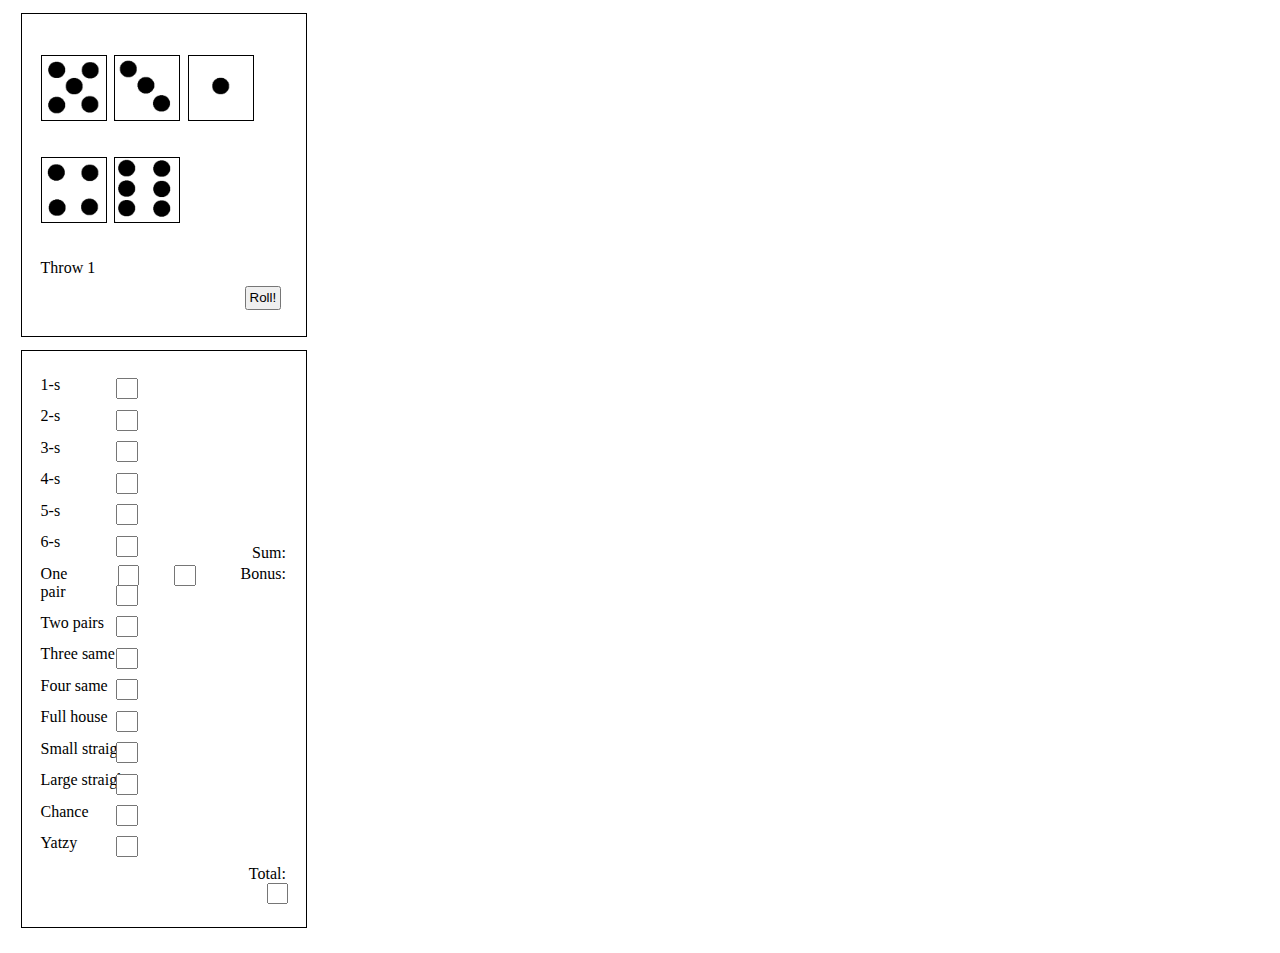
==== src/index.html @ 1cbfc585 "glemte at pushe holds" ====
<!DOCTYPE html>
<html lang="en">
<head>
    <meta charset="UTF-8">
    <title>Yatzy</title>
    <script src="yatzy.js" type="text/javascript"></script>
    <script src="https://ajax.aspnetcdn.com/ajax/jQuery/jquery-3.3.1.min.js"></script>
    <script src="GUI.js" type="text/javascript"></script>
    <link rel="stylesheet" type="text/css" href="style.css">
</head>
<body>

<div class="dicegroup">
    <p class="die unlocked" id="1"><img src="../images/five.png"></p>
    <p class="die unlocked" id="2"><img src="../images/three.png"></p>
    <p class="die unlocked" id="3"><img src="../images/one.png"></p>
    <p class="die unlocked" id="4"><img src="../images/four.png"></p>
    <p class="die unlocked" id="5"><img src="../images/six.png"></p>
    <br>
    <p>Throw 1</p>
    <br>
    <button class="roll" value="Roll!" >Roll!</button>
</div>

<div id="results">
    <p class="labels">1-s</p>
    <input type="text" class="results" readonly><br>
    <p class="labels">2-s</p>
    <input type="text" class="results" readonly><br>
    <p class="labels">3-s</p>
    <input type="text" class="results" readonly><br>
    <p class="labels">4-s</p>
    <input type="text" class="results" readonly><br>
    <p class="labels">5-s</p>
    <input type="text" class="results" readonly><br>
    <p class="labels">6-s</p>
    <input type="text" class="results" readonly>
    <p class="labels right">Sum:</p>
    <p class="labels right">Bonus:</p><br>

    <input type="text" id="sumField" class="right input" readonly>

    <input type="text" id="bonusField" class="right input" readonly>

    <p class="labels">One pair</p>
    <input type="text" class="results" readonly><br>
    <p class="labels">Two pairs</p>
    <input type="text" class="results" readonly><br>
    <p class="labels">Three same</p>
    <input type="text" class="results" readonly><br>
    <p class="labels">Four same</p>
    <input type="text" class="results" readonly><br>
    <p class="labels">Full house</p>
    <input type="text" class="results" readonly><br>
    <p class="labels">Small straight</p>
    <input type="text" class="results" readonly><br>
    <p class="labels">Large straight</p>
    <input type="text" class="results" readonly><br>
    <p class="labels">Chance</p>
    <input type="text" class="results" readonly><br>
    <p class="labels">Yatzy</p>
    <input type="text" class="results" readonly><br>
    <p class="labels right">Total:</p><br>
    <input type="text" id="totalField" class="right input" readonly><br>







</div>
</body>
</html>
---- src/style.css ----
.die{
    display: inline-block;
    padding-right: 1.5%;

}
.die img{
    width: 64px;
    height: 64px;
    border: 1px solid black;
}
.roll{
    display: inline-block;
    float: right;
    padding: 1% 1% 1% 1%;
    margin: -10% 5% 0px 0px;

}
.dicegroup{
    padding: 2% 1% 2% 1.5%;
    border: 1px solid black;
    width: 20%;
    margin: 1% 1% 1% 1%;
}

#results{
    margin: 1% 1% 2% 1%;
    padding: 2% 1% 2% 1.5%;
    border: 1px solid black;
    width: 20%;
}

.labels{

    margin: 0% -1% -3% 0%;
    padding: -10% -1% -1% -1%;

}
.right{

    /*display: inline;*/
   /*text-align: right;*/
    float: right;
    padding-left: 40px;
    padding-right: 10px;

}



.input, .results{
    padding: 1px 1px 1px 1px;
    width: 6%;
    text-align: center;
    display: inline-block;
}

.input{
    float: right;
    margin-left: 12%;
    margin-right: 2%;
}

.results{
    margin-left: 30%;
    position: relative;
    top: -8px;

}

.held{
    background-color: red;

}
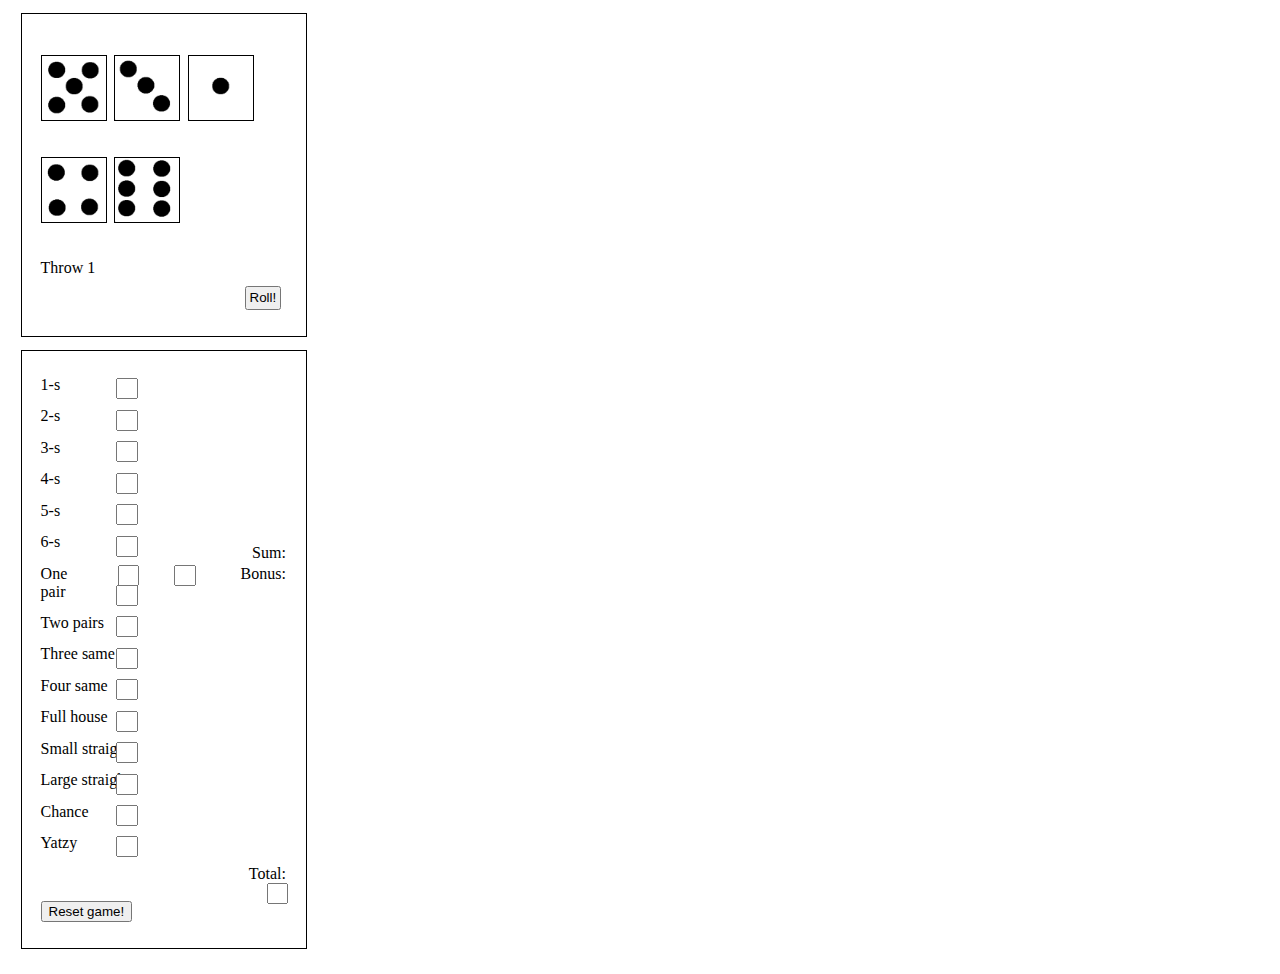
==== commit 9bfd41cc: "fixed mappeopsætning" ====
--- a/src/index.html
+++ b/src/index.html
@@ -11,11 +11,11 @@
 <body>
 
 <div class="dicegroup">
-    <p class="die unlocked" id="1"><img src="../images/five.png"></p>
-    <p class="die unlocked" id="2"><img src="../images/three.png"></p>
-    <p class="die unlocked" id="3"><img src="../images/one.png"></p>
-    <p class="die unlocked" id="4"><img src="../images/four.png"></p>
-    <p class="die unlocked" id="5"><img src="../images/six.png"></p>
+    <p class="die unlocked" id="1"><img src="images/five.png"></p>
+    <p class="die unlocked" id="2"><img src="images/three.png"></p>
+    <p class="die unlocked" id="3"><img src="images/one.png"></p>
+    <p class="die unlocked" id="4"><img src="images/four.png"></p>
+    <p class="die unlocked" id="5"><img src="images/six.png"></p>
     <br>
     <p>Throw 1</p>
     <br>
@@ -63,6 +63,7 @@
     <p class="labels right">Total:</p><br>
     <input type="text" id="totalField" class="right input" readonly><br>
 
+    <button class="resetBtn" value="Reset game!">Reset game!</button>
 
 
 
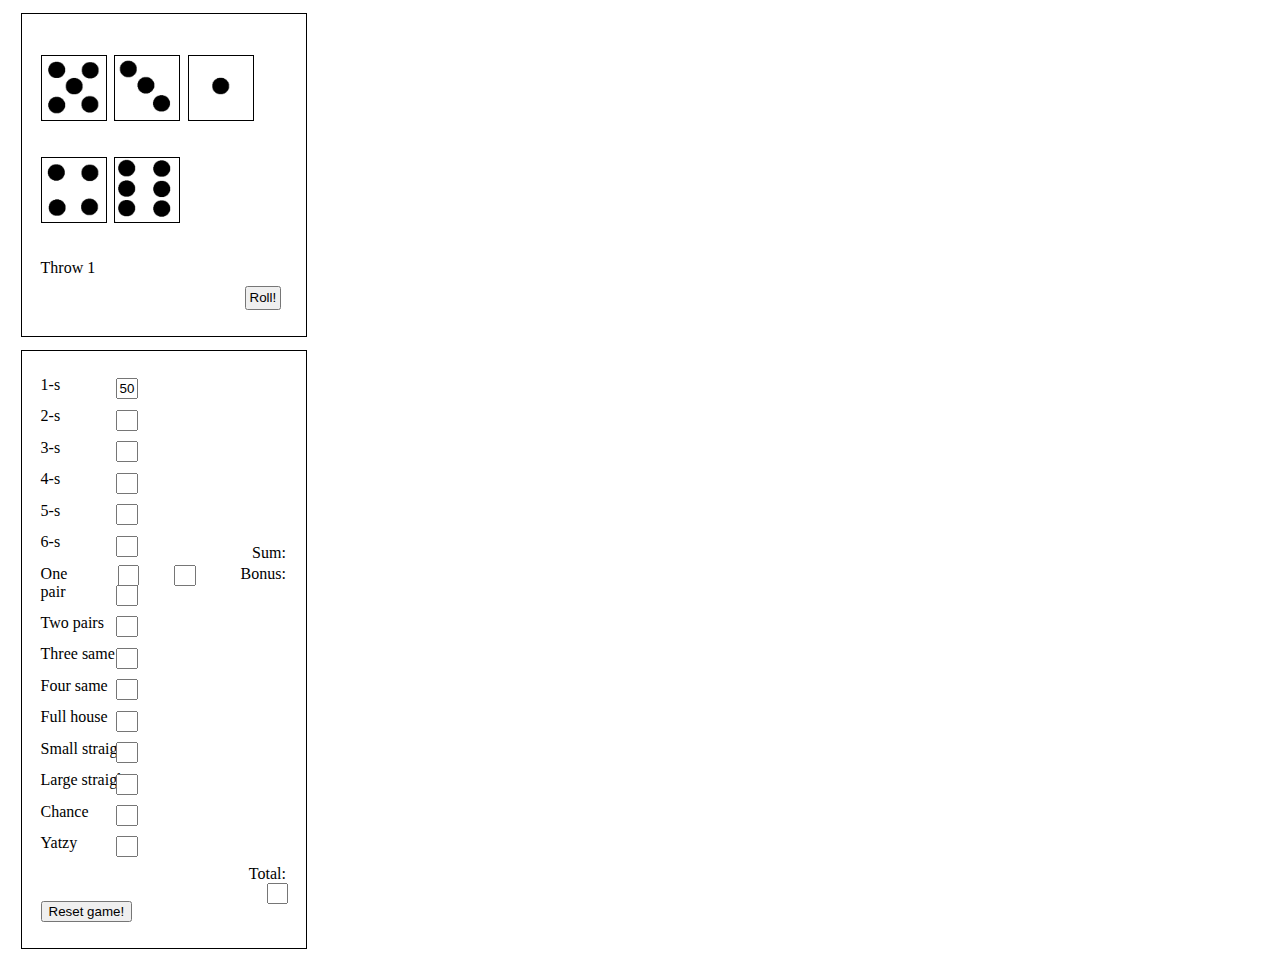
==== commit 62648382: "clear board + lås felter på click" ====
--- a/src/index.html
+++ b/src/index.html
@@ -17,14 +17,14 @@
     <p class="die unlocked" id="4"><img src="images/four.png"></p>
     <p class="die unlocked" id="5"><img src="images/six.png"></p>
     <br>
-    <p>Throw 1</p>
+    <p id="throw">Throw 1</p>
     <br>
     <button class="roll" value="Roll!" >Roll!</button>
 </div>
 
 <div id="results">
     <p class="labels">1-s</p>
-    <input type="text" class="results" readonly><br>
+    <input type="text" class="results" value="50" readonly><br>
     <p class="labels">2-s</p>
     <input type="text" class="results" readonly><br>
     <p class="labels">3-s</p>
--- a/src/style.css
+++ b/src/style.css
@@ -71,3 +71,7 @@
     background-color: red;
 
 }
+
+.locked{
+    background-color: gray;
+}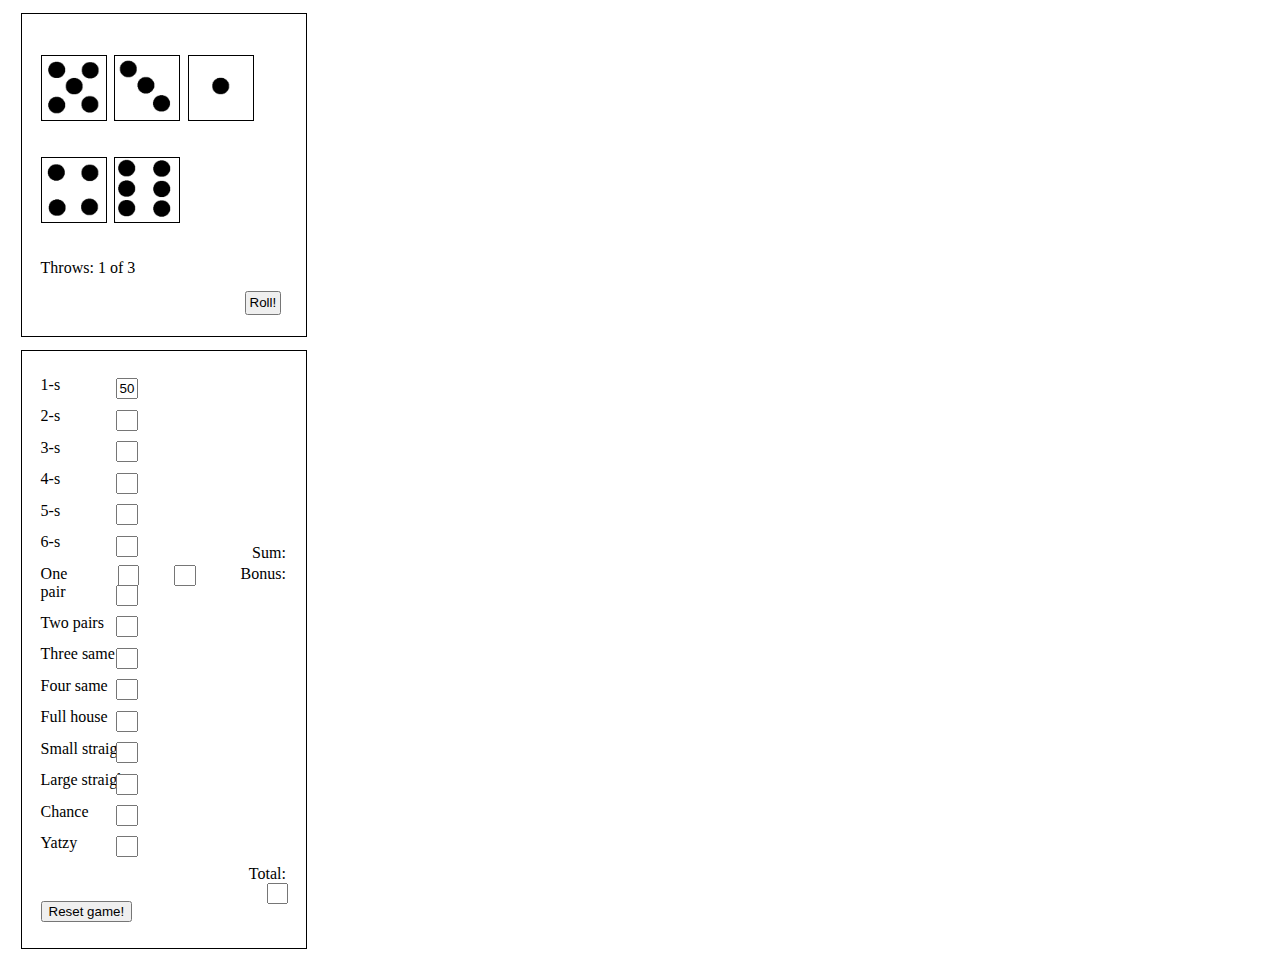
==== commit 47eaa203: "Yderligere funktionaliteter" ====
--- a/src/index.html
+++ b/src/index.html
@@ -11,13 +11,13 @@
 <body>
 
 <div class="dicegroup">
-    <p class="die unlocked" id="1"><img src="images/five.png"></p>
-    <p class="die unlocked" id="2"><img src="images/three.png"></p>
-    <p class="die unlocked" id="3"><img src="images/one.png"></p>
-    <p class="die unlocked" id="4"><img src="images/four.png"></p>
-    <p class="die unlocked" id="5"><img src="images/six.png"></p>
+    <p class="die" id="1"><img src="images/five.png"></p>
+    <p class="die" id="2"><img src="images/three.png"></p>
+    <p class="die" id="3"><img src="images/one.png"></p>
+    <p class="die" id="4"><img src="images/four.png"></p>
+    <p class="die" id="5"><img src="images/six.png"></p>
     <br>
-    <p id="throw">Throw 1</p>
+    <p id="throw">Throws: 1 of 3</p>
     <br>
     <button class="roll" value="Roll!" >Roll!</button>
 </div>
--- a/src/style.css
+++ b/src/style.css
@@ -1,20 +1,24 @@
 .die{
     display: inline-block;
     padding-right: 1.5%;
+}
 
-}
 .die img{
     width: 64px;
     height: 64px;
     border: 1px solid black;
 }
+
 .roll{
     display: inline-block;
     float: right;
     padding: 1% 1% 1% 1%;
-    margin: -10% 5% 0px 0px;
+    margin: -8% 5% 0px 0px;
 
 }
+/*
+dice-pane, øverste firkant
+ */
 .dicegroup{
     padding: 2% 1% 2% 1.5%;
     border: 1px solid black;
@@ -22,6 +26,9 @@
     margin: 1% 1% 1% 1%;
 }
 
+/*
+Results-pane, nederste firkant
+ */
 #results{
     margin: 1% 1% 2% 1%;
     padding: 2% 1% 2% 1.5%;
@@ -29,37 +36,47 @@
     width: 20%;
 }
 
+
+/*
+Labels til resultater
+ */
 .labels{
 
     margin: 0% -1% -3% 0%;
     padding: -10% -1% -1% -1%;
 
 }
+
+/*
+Elementer der skal hæftes til højre
+ */
 .right{
-
-    /*display: inline;*/
-   /*text-align: right;*/
     float: right;
     padding-left: 40px;
     padding-right: 10px;
-
 }
 
 
-
+/*
+result forms(textfields)
+ */
 .input, .results{
     padding: 1px 1px 1px 1px;
     width: 6%;
     text-align: center;
     display: inline-block;
 }
-
+/*
+alle textfields
+ */
 .input{
     float: right;
     margin-left: 12%;
     margin-right: 2%;
 }
-
+/*
+alle results
+ */
 .results{
     margin-left: 30%;
     position: relative;
@@ -67,11 +84,16 @@
 
 }
 
+/*
+En terning der er holdt
+ */
 .held{
     background-color: red;
 
 }
-
+/*
+Et result-field der er gemt
+ */
 .locked{
-    background-color: gray;
+    background-color: rgba(54, 25, 25, 0.2);
 }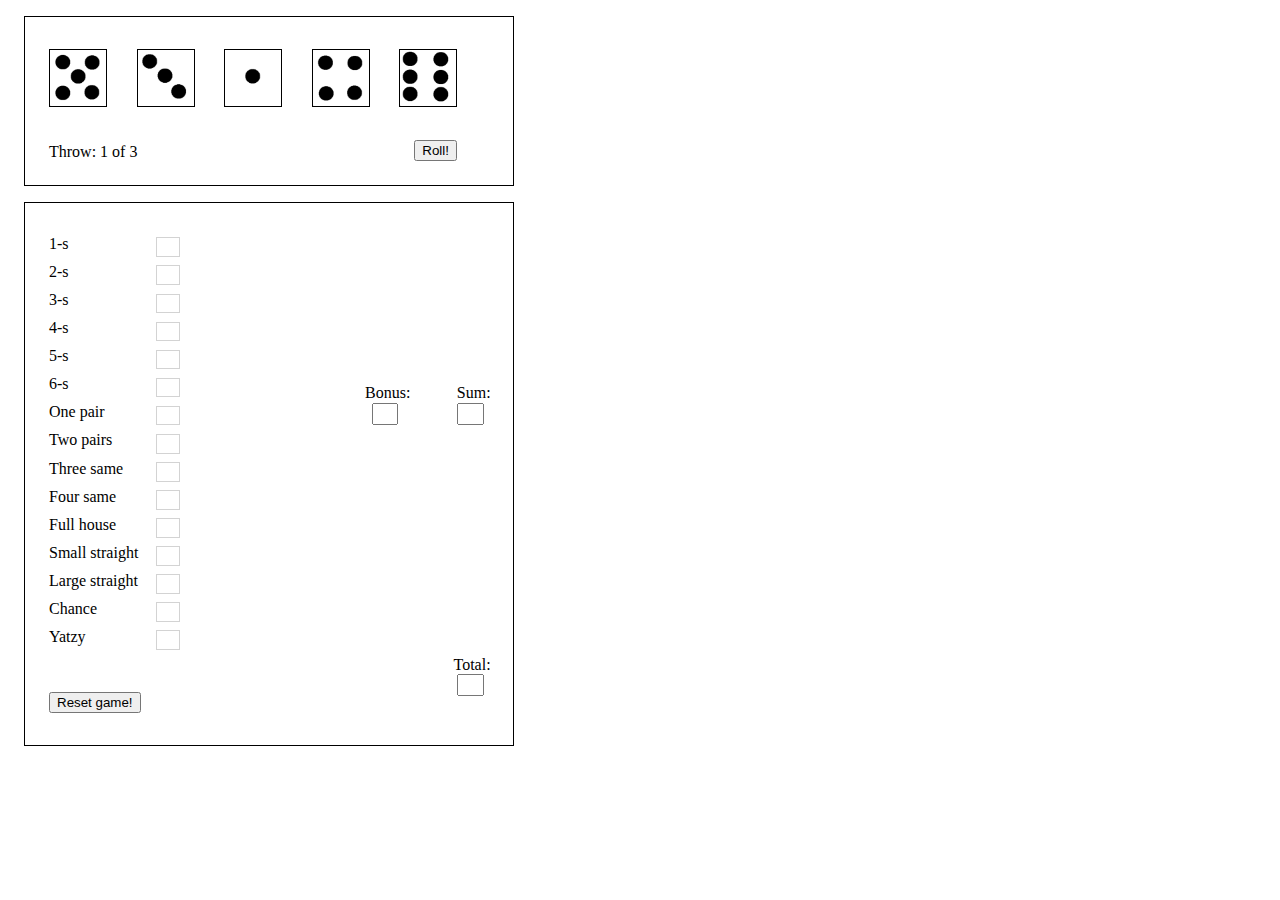
==== commit ff38d335: "Optimering" ====
--- a/src/index.html
+++ b/src/index.html
@@ -3,9 +3,9 @@
 <head>
     <meta charset="UTF-8">
     <title>Yatzy</title>
-    <script src="yatzy.js" type="text/javascript"></script>
     <script src="https://ajax.aspnetcdn.com/ajax/jQuery/jquery-3.3.1.min.js"></script>
     <script src="GUI.js" type="text/javascript"></script>
+    <script src="yatzy.js" type="text/javascript"></script>
     <link rel="stylesheet" type="text/css" href="style.css">
 </head>
 <body>
@@ -17,14 +17,14 @@
     <p class="die" id="4"><img src="images/four.png"></p>
     <p class="die" id="5"><img src="images/six.png"></p>
     <br>
-    <p id="throw">Throws: 1 of 3</p>
-    <br>
+    <p id="throw">Throw: 1 of 3</p>
+
     <button class="roll" value="Roll!" >Roll!</button>
 </div>
 
 <div id="results">
     <p class="labels">1-s</p>
-    <input type="text" class="results" value="50" readonly><br>
+    <input type="text" class="results" readonly><br>
     <p class="labels">2-s</p>
     <input type="text" class="results" readonly><br>
     <p class="labels">3-s</p>
@@ -69,7 +69,6 @@
 
 
 
-
 </div>
 </body>
 </html>--- a/src/style.css
+++ b/src/style.css
@@ -1,99 +1,118 @@
-.die{
-    display: inline-block;
-    padding-right: 1.5%;
+
+@media screen and (max-width: 400em){
+    /*
+dice-pane, øverste firkant
+*/
+    .dicegroup{
+        padding: 2em 1em 0.5em 1.5em;
+        border: 1px solid black;
+        width: 28em;
+        margin: 1em 1em 1em 1em;
+    }
+
+    /*
+    Results-pane, nederste firkant
+     */
+    #results{
+        margin: 1em 1em 1em 1em;
+        padding: 2em 1em 2em 1.5em;
+        border: 1px solid black;
+        width: 28em;
+    }
+
+
+
+    .die{
+        display: inline-block;
+        margin-right: 1.3em;
+        padding-right: 0.3em;
+        padding-top: 0;
+        margin-top: 0;
+
+    }
+
+    .die img{
+        width: 3.5em;
+        height: 3.5em;
+        border: 1px solid black;
+    }
+
+    .roll{
+        display: inline-block;
+        float: right;
+        padding: 0em -2em 2em -2em;
+        margin: -2.8em 3em 0 0;
+
+    }
+
+
+    /*
+    Labels til resultater
+     */
+    .labels{
+        margin: 0 -0.2em -0.6em 0em;
+
+    }
+
+    /*
+    Elementer der skal hæftes til højre
+     */
+    .right{
+        float: right;
+        padding-left: 2.5em;
+        padding-right: 0.6em;
+    }
+
+
+    /*
+    result forms(textfields), ikke total/bonus/sum
+     */
+    .input, .results{
+        padding: 0.1em 0.1em 0.1em 0.1em;
+        width: 1.5em;
+        text-align: center;
+        display: inline-block;
+    }
+    /*
+    alle textfields
+     */
+    .input{
+        float: right;
+        margin-left: 3.4em;
+        margin-right: 1em;
+    }
+    /*
+    alle results
+     */
+    .results{
+        margin-left: 8em;
+        position: relative;
+        top: -0.45em;
+        border: 1px solid lightgray;
+
+    }
+
+    /*
+    En terning der er holdt
+     */
+    .held{
+
+        background-color: red;
+
+        /**/
+        /*background-size: 10% 10%;*/
+        /*background: linear-gradient(right, red 0, red 100%, transparent 75%);*/
+
+    }
+    /*
+    Et result-field der er gemt
+     */
+    .locked{
+        background-color: rgba(54, 25, 25, 0.2);
+    }
+
+    .invis{
+        opacity: 0;
+    }
 }
 
-.die img{
-    width: 64px;
-    height: 64px;
-    border: 1px solid black;
-}
-
-.roll{
-    display: inline-block;
-    float: right;
-    padding: 1% 1% 1% 1%;
-    margin: -8% 5% 0px 0px;
-
-}
-/*
-dice-pane, øverste firkant
- */
-.dicegroup{
-    padding: 2% 1% 2% 1.5%;
-    border: 1px solid black;
-    width: 20%;
-    margin: 1% 1% 1% 1%;
-}
-
-/*
-Results-pane, nederste firkant
- */
-#results{
-    margin: 1% 1% 2% 1%;
-    padding: 2% 1% 2% 1.5%;
-    border: 1px solid black;
-    width: 20%;
-}
-
-
-/*
-Labels til resultater
- */
-.labels{
-
-    margin: 0% -1% -3% 0%;
-    padding: -10% -1% -1% -1%;
-
-}
-
-/*
-Elementer der skal hæftes til højre
- */
-.right{
-    float: right;
-    padding-left: 40px;
-    padding-right: 10px;
-}
-
-
-/*
-result forms(textfields)
- */
-.input, .results{
-    padding: 1px 1px 1px 1px;
-    width: 6%;
-    text-align: center;
-    display: inline-block;
-}
-/*
-alle textfields
- */
-.input{
-    float: right;
-    margin-left: 12%;
-    margin-right: 2%;
-}
-/*
-alle results
- */
-.results{
-    margin-left: 30%;
-    position: relative;
-    top: -8px;
-
-}
-
-/*
-En terning der er holdt
- */
-.held{
-    background-color: red;
-
-}
-/*
-Et result-field der er gemt
- */
-.locked{
-    background-color: rgba(54, 25, 25, 0.2);
-}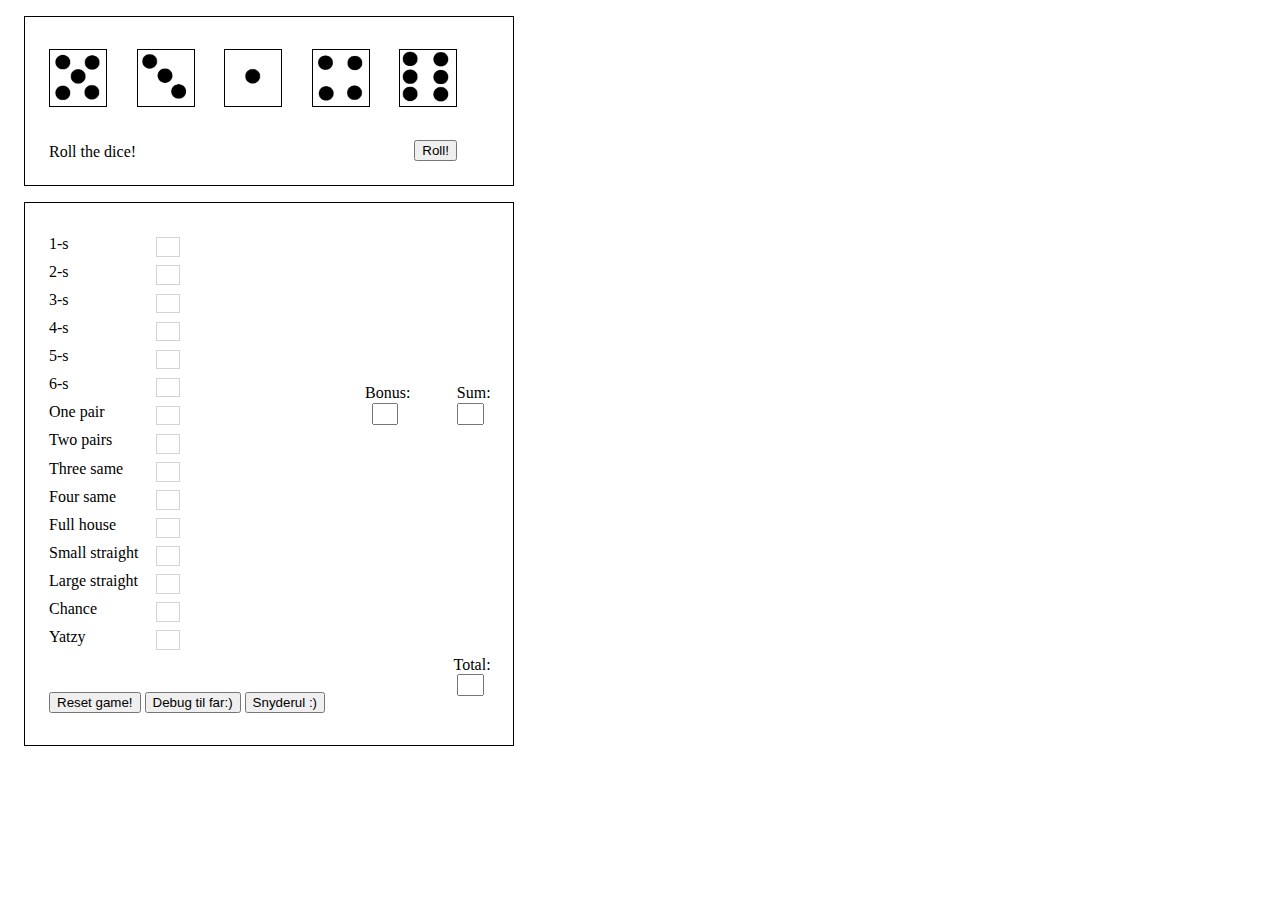
==== commit f2ae4669: "Yatzy-funktionalitet fungerer" ====
--- a/src/index.html
+++ b/src/index.html
@@ -17,7 +17,7 @@
     <p class="die" id="4"><img src="images/four.png"></p>
     <p class="die" id="5"><img src="images/six.png"></p>
     <br>
-    <p id="throw">Throw: 1 of 3</p>
+    <p id="throw">Roll the dice!</p>
 
     <button class="roll" value="Roll!" >Roll!</button>
 </div>
@@ -64,7 +64,8 @@
     <input type="text" id="totalField" class="right input" readonly><br>
 
     <button class="resetBtn" value="Reset game!">Reset game!</button>
-
+    <button class="debug" value="debug">Debug til far:)</button>
+    <button class="debugRoll" value="debugRoll">Snyderul :)</button>
 
 
 
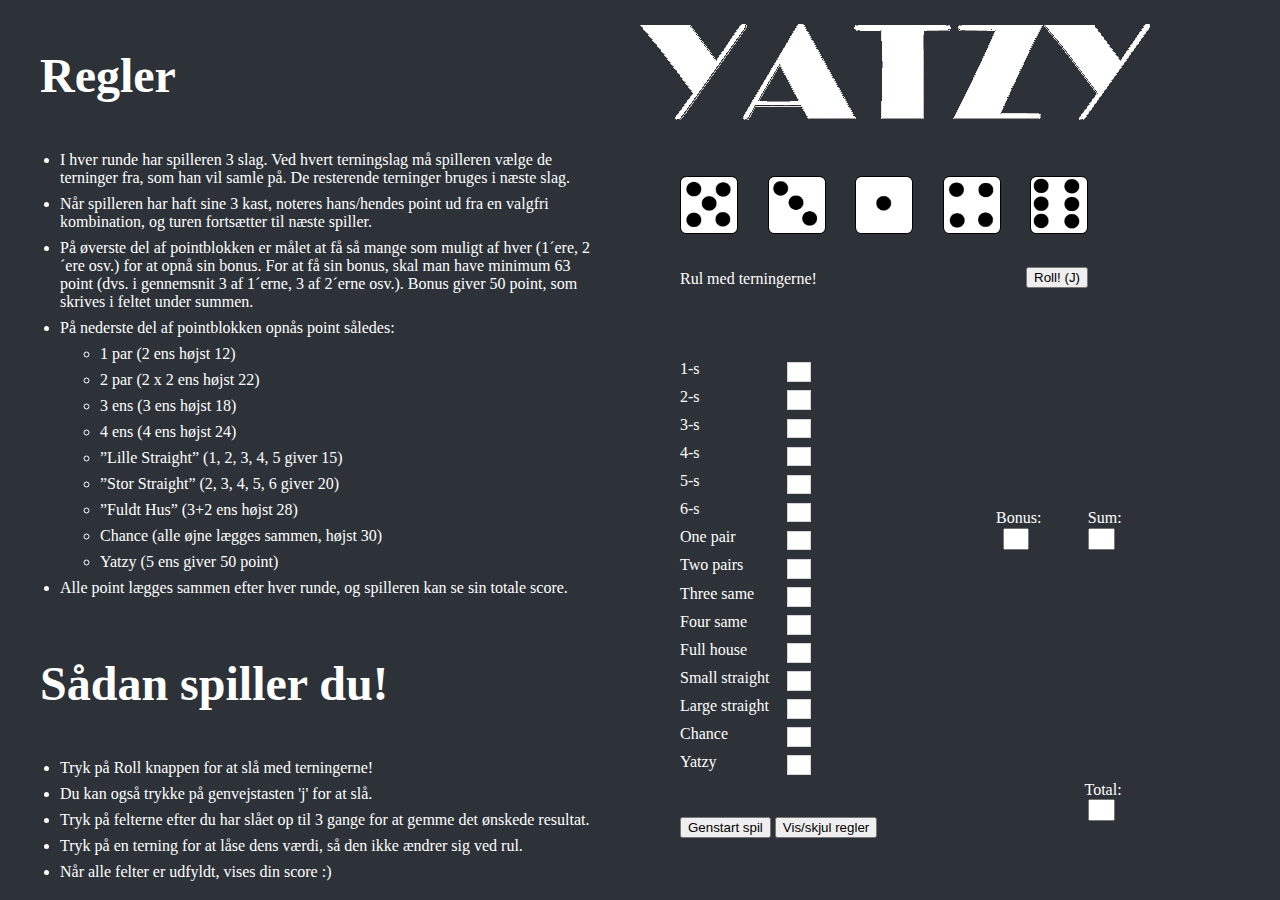
==== commit f5e5ac3e: "Færdiggøring (se kommentar)" ====
--- a/src/index.html
+++ b/src/index.html
@@ -9,6 +9,54 @@
     <link rel="stylesheet" type="text/css" href="style.css">
 </head>
 <body>
+<div class="logo"><img src="images/lOGO.png">
+</div>
+
+
+
+<div class="info">
+    <p class="rules">Regler</p>
+
+    <ul>
+        <li>
+           I hver runde har spilleren 3 slag. Ved hvert terningslag må spilleren vælge de terninger fra, som han vil samle på. De resterende terninger bruges i næste slag.
+        </li>
+        <li>
+            Når spilleren har haft sine 3 kast, noteres hans/hendes point ud fra en valgfri kombination, og turen fortsætter til næste spiller.
+        </li>
+        <li>
+            På øverste del af pointblokken er målet at få så mange som muligt af hver (1´ere, 2´ere osv.) for at opnå sin bonus. For at få sin bonus, skal man have minimum 63 point (dvs. i gennemsnit 3 af 1´erne, 3 af 2´erne osv.). Bonus giver 50 point, som skrives i feltet under summen.
+        </li>
+        <li>
+            På nederste del af pointblokken opnås point således:
+        </li>
+        <ul>
+            <li>1 par (2 ens højst 12)</li>
+            <li>2 par (2 x 2 ens højst 22)</li>
+            <li>3 ens (3 ens højst 18)</li>
+            <li>4 ens (4 ens højst 24)</li>
+            <li>”Lille Straight” (1, 2, 3, 4, 5 giver 15)</li>
+            <li>”Stor Straight” (2, 3, 4, 5, 6 giver 20)</li>
+            <li>”Fuldt Hus” (3+2 ens højst 28)</li>
+            <li>Chance (alle øjne lægges sammen, højst 30)</li>
+            <li>Yatzy (5 ens giver 50 point)</li>
+        </ul>
+        <li>Alle point lægges sammen efter hver runde, og spilleren kan se sin totale score.</li>
+
+    </ul>
+</div>
+
+<div class="guide">
+    <p class="rules">Sådan spiller du!</p>
+    <ul>
+        <li>Tryk på Roll knappen for at slå med terningerne!</li>
+        <li>Du kan også trykke på genvejstasten 'j' for at slå.</li>
+        <li>Tryk på felterne efter du har slået op til 3 gange for at gemme det ønskede resultat.</li>
+        <li>Tryk på en terning for at låse dens værdi, så den ikke ændrer sig ved rul.</li>
+        <li>Når alle felter er udfyldt, vises din score :)</li>
+    </ul>
+
+</div>
 
 <div class="dicegroup">
     <p class="die" id="1"><img src="images/five.png"></p>
@@ -17,24 +65,24 @@
     <p class="die" id="4"><img src="images/four.png"></p>
     <p class="die" id="5"><img src="images/six.png"></p>
     <br>
-    <p id="throw">Roll the dice!</p>
+    <p id="throw">Rul med terningerne!</p>
 
-    <button class="roll" value="Roll!" >Roll!</button>
+    <button class="roll" value="Roll!" >Roll! (J)</button>
 </div>
 
 <div id="results">
     <p class="labels">1-s</p>
-    <input type="text" class="results" readonly><br>
+    <input type="text" class="results ofKind" readonly><br>
     <p class="labels">2-s</p>
-    <input type="text" class="results" readonly><br>
+    <input type="text" class="results ofKind" readonly><br>
     <p class="labels">3-s</p>
-    <input type="text" class="results" readonly><br>
+    <input type="text" class="results ofKind" readonly><br>
     <p class="labels">4-s</p>
-    <input type="text" class="results" readonly><br>
+    <input type="text" class="results ofKind" readonly><br>
     <p class="labels">5-s</p>
-    <input type="text" class="results" readonly><br>
+    <input type="text" class="results ofKind" readonly><br>
     <p class="labels">6-s</p>
-    <input type="text" class="results" readonly>
+    <input type="text" class="results ofKind" readonly>
     <p class="labels right">Sum:</p>
     <p class="labels right">Bonus:</p><br>
 
@@ -63,12 +111,11 @@
     <p class="labels right">Total:</p><br>
     <input type="text" id="totalField" class="right input" readonly><br>
 
-    <button class="resetBtn" value="Reset game!">Reset game!</button>
-    <button class="debug" value="debug">Debug til far:)</button>
-    <button class="debugRoll" value="debugRoll">Snyderul :)</button>
+    <button class="resetBtn" value="Genstart spil">Genstart spil</button>
+    <button class="skjul" type="button" value="Vis/skjul regler">Vis/skjul regler</button>
+</div>
 
-
-
+<div id="hiscores" class="invis">
 
 </div>
 </body>
--- a/src/style.css
+++ b/src/style.css
@@ -1,25 +1,69 @@
 
 @media screen and (max-width: 400em){
+
+
+   body{
+       /*background-image: url("images/black.png");*/
+       background-color: #2c3238;
+       font-family: "Arial Rounded MT Bold"
+   }
+    html{
+        color: white;
+    }
     /*
 dice-pane, øverste firkant
 */
-    .dicegroup{
+    .dicegroup, #results{
         padding: 2em 1em 0.5em 1.5em;
-        border: 1px solid black;
+        /*border: 2px solid black;*/
         width: 28em;
         margin: 1em 1em 1em 1em;
+        position: absolute;
+        top:8em;
+        bot:auto;
+        left:40em;
+        right:0;
+        border-radius: 0.4em;
+
+
     }
 
     /*
-    Results-pane, nederste firkant
-     */
+   Results-pane, nederste firkant
+    */
     #results{
-        margin: 1em 1em 1em 1em;
-        padding: 2em 1em 2em 1.5em;
-        border: 1px solid black;
-        width: 28em;
+        top:19.5em;
     }
 
+    .info, .guide{
+        padding: 0px 1em 0em 2em;
+        /*border: 2px solid black;*/
+        width: 35em;
+        margin-top: 0em;
+        border-radius: 0.4em;
+        position:absolute;
+        top:0;
+        bot:auto;
+        left:0.5em;
+
+    }
+
+    .guide{
+        top: 38em;
+    }
+
+
+
+    .rules{
+        font-weight: bold;
+        font-size: 3em;
+    }
+    .logo img{
+        position: absolute;
+        left: 40em;
+        margin-top: 1em;
+
+    }
 
 
     .die{
@@ -28,13 +72,13 @@
         padding-right: 0.3em;
         padding-top: 0;
         margin-top: 0;
-
     }
 
     .die img{
         width: 3.5em;
         height: 3.5em;
         border: 1px solid black;
+        border-radius: 0.4em;
     }
 
     .roll{
@@ -42,7 +86,6 @@
         float: right;
         padding: 0em -2em 2em -2em;
         margin: -2.8em 3em 0 0;
-
     }
 
 
@@ -51,7 +94,6 @@
      */
     .labels{
         margin: 0 -0.2em -0.6em 0em;
-
     }
 
     /*
@@ -97,7 +139,8 @@
      */
     .held{
 
-        background-color: red;
+        background-color: lightslategray;
+        border-radius: 0.4em;
 
         /**/
         /*background-size: 10% 10%;*/
@@ -107,12 +150,17 @@
     /*
     Et result-field der er gemt
      */
-    .locked{
-        background-color: rgba(54, 25, 25, 0.2);
+    .locked, .fakelock{
+        background-color: indianred;
     }
 
     .invis{
-        opacity: 0;
+        display: none;
+    }
+
+    li{
+        margin-bottom: 0.5em;
+        margin-left: -20px;
     }
 }
 
